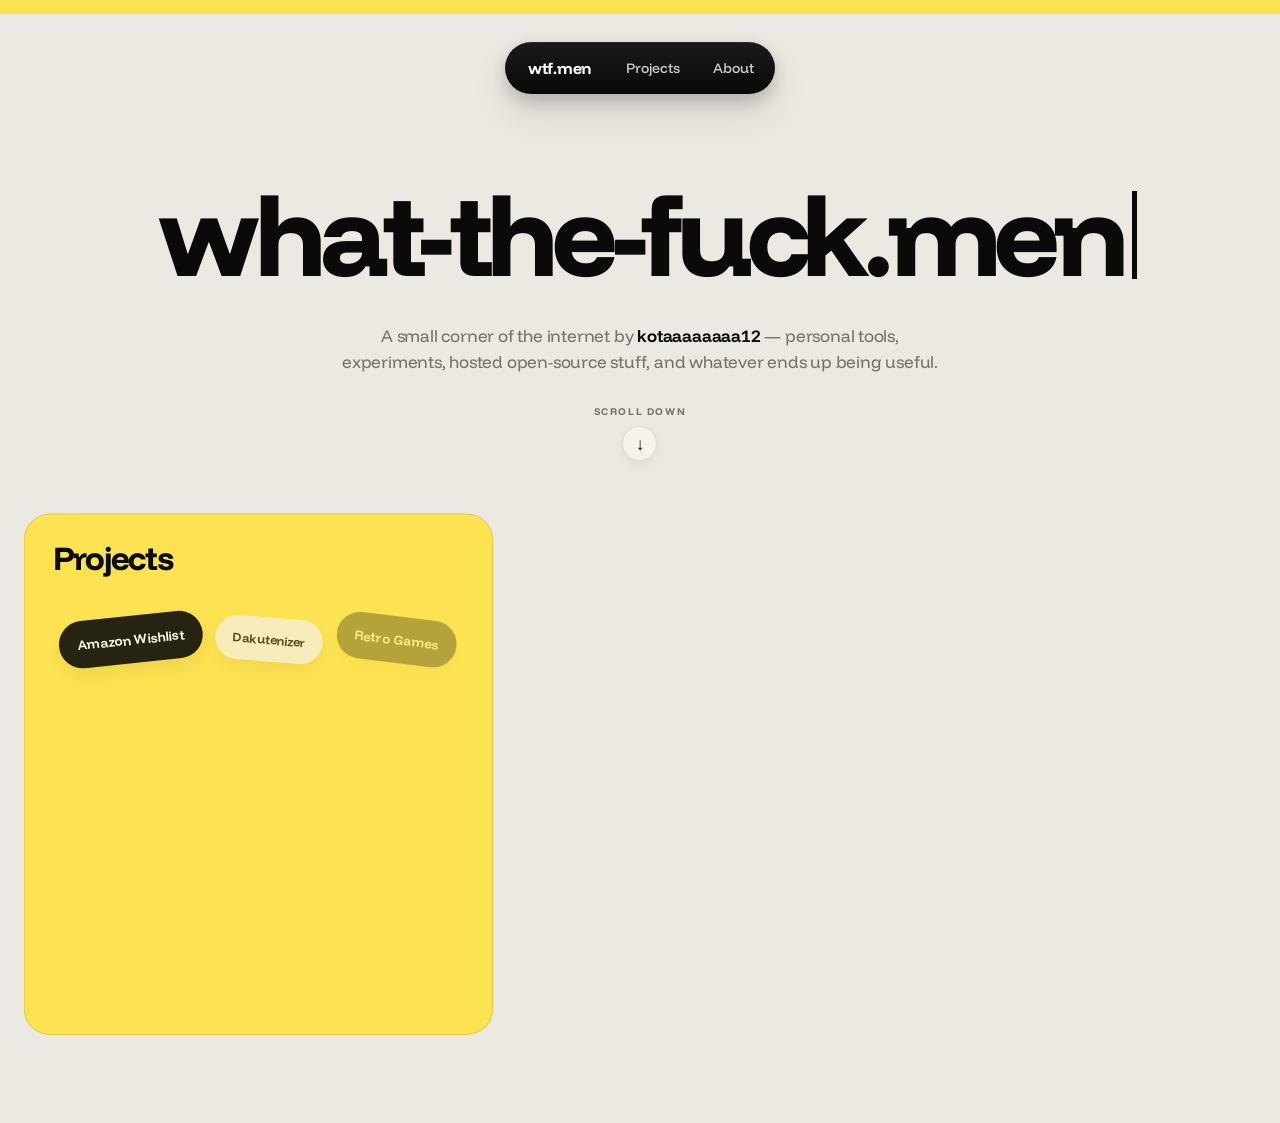
==== index.html @ dd3ba644 "Add files via upload" ====
<!doctype html>
<html lang="en">
<head>
  <meta charset="utf-8">
  <meta name="viewport" content="width=device-width, initial-scale=1">
  <meta name="theme-color" content="#ebe9e1">
  <meta name="color-scheme" content="light">
  <title>wtf.men</title>
  <link rel="icon" type="image/svg+xml" href="/favicon.svg?v=3">
  <link rel="icon" type="image/x-icon" href="/favicon.ico?v=3">
  <link rel="shortcut icon" href="/favicon.ico?v=3">
  <link rel="apple-touch-icon" sizes="180x180" href="/apple-touch-icon.png?v=3">
  <link rel="preconnect" href="https://fonts.googleapis.com">
  <link rel="preconnect" href="https://fonts.gstatic.com" crossorigin>
  <link href="https://fonts.googleapis.com/css2?family=Funnel+Display:wght@400;500;600;700;800&display=swap" rel="stylesheet">
  <link rel="stylesheet" href="./assets/css/style.css?v=33">
</head>
<body>
  <div class="top-bar" aria-hidden="true"></div>

  <div class="page">
    <nav aria-label="Primary navigation">
      <div class="nav-pill">
        <a class="logo" href="#top" id="home-link">wtf.men</a>
        <a class="nav-link" href="#projects">Projects</a>
        <button class="nav-link" type="button" data-about-open>About</button>
      </div>
    </nav>

    <main id="top">
      <section class="hero">
        <h1 class="headline">
          <span class="typed-text" id="hero-title">what-the-fuck.men</span>
        </h1>
        <p class="subtitle">
          A small corner of the internet by <strong>kotaaaaaaaa12</strong> — personal tools,
          experiments, hosted open-source stuff, and whatever ends up being useful.
        </p>
        <button class="scroll-cue" type="button" data-scroll-projects aria-label="Scroll down to projects">
          <span class="scroll-cue-label">SCROLL DOWN</span>
          <span class="scroll-cue-icon" aria-hidden="true">↓</span>
        </button>
      </section>

      <section class="cards-grid" id="projects" aria-label="Site overview">
        <article class="card projects-card">
          <h2 class="card-title">Projects</h2>
          <div class="tags" aria-label="Projects">
            <button class="tag black wishlist" type="button" data-project="wishlist">Amazon Wishlist</button>
            <button class="tag white dakuten" type="button" data-project="dakuten">Dakutenizer</button>
            <button class="tag black emulatorjs" type="button" data-project="emulatorjs">Retro Games</button>
            <button class="tag white aamaker" type="button" data-project="aamaker">AA Maker</button>
            <button class="tag black chaos-texture" type="button" data-project="chaos-texture">2muu Chaos Texture</button>
            <button class="tag white chaos-maker" type="button" data-project="chaos-maker">MC Chaos Maker</button>
            <button class="tag black booth-downloader" type="button" data-project="booth-downloader">BOOTH Downloader</button>
            <button class="tag white pinless" type="button" data-project="pinless">Pinless</button>
            <button class="tag black browserjs" type="button" data-project="browserjs">Browser.js</button>
            <button class="tag white bugshot" type="button" data-project="bugshot">BugShot Roulette</button>
            <button class="tag black techmino" type="button" data-project="techmino">Techmino</button>
            <button class="tag white ytdownloader" type="button" data-project="ytdownloader">YouTube Downloader</button>
            <button class="tag black whitebophir" type="button" data-project="whitebophir">Whitebophir</button>
            <button class="tag black redlib" type="button" data-project="redlib">Redlib</button>
          </div>
        </article>

        <section class="stats-card" aria-label="Site stats">
          <div class="stat-half stat-dark">
            <div class="stat-number">14</div>
            <p class="stat-desc">live projects currently living under this domain.</p>
          </div>
          <div class="stat-half stat-light">
            <div class="stat-number">100%</div>
            <p class="stat-desc">personal domain. My stuff, plus a few hosted open-source projects.</p>
          </div>
        </section>

        <article class="card owner-card" id="about">
          <div class="quote-mark" aria-hidden="true">“</div>
          <div class="owner-copy">
            <p>No company. No serious plan.</p>
          <p class="ai-credit">I make the ideas. <span>AI makes them compile.</span></p>
            <p>Just useful stuff and questionable ideas.</p>
          </div>
          <div class="owner-row social-row">
            <div class="owner-id">
              <span class="owner-avatar" aria-hidden="true">
                <img src="./assets/images/social-avatar.jpeg" alt="" loading="eager" decoding="async">
              </span>
              <div>
                <strong>Find me online</strong>
                <small>socials &amp; questionable posts</small>
              </div>
            </div>

            <button class="socials-open" type="button" data-socials-open>
              <span>Socials</span>
              <span aria-hidden="true">↗</span>
            </button>
          </div>
        </article>
      </section>
    </main>

    <footer class="footer">
      <span>what-the-fuck.men</span>
      <span>made for fun</span>
    </footer>
  </div>


  <dialog class="project-dialog" id="project-dialog" aria-labelledby="project-title">
    <div class="project-panel">
      <div class="project-top">
        <span class="project-kicker">PROJECT</span>
        <button class="project-close" type="button" data-project-close aria-label="Close project dialog">×</button>
      </div>

      <h2 id="project-title">Project</h2>

      <div class="project-facts" aria-label="Project details">
        <div>
          <span>built with</span>
          <strong id="project-built">—</strong>
        </div>
        <div>
          <span>framework</span>
          <strong id="project-framework">—</strong>
        </div>
        <div>
          <span>hosted on</span>
          <strong id="project-hosted">—</strong>
        </div>
      </div>

      <div class="project-actions">
        <a id="project-repo" href="#" target="_blank" rel="noopener noreferrer">Repo ↗</a>
        <a id="project-page" href="#" target="_blank" rel="noopener noreferrer">Open project ↗</a>
      </div>
    </div>
  </dialog>

  <dialog class="about-dialog" id="about-dialog" aria-labelledby="about-title">
    <div class="about-panel">
      <div class="about-top">
        <span class="about-kicker">ABOUT</span>
        <button class="about-close" type="button" data-about-close aria-label="Close about dialog">×</button>
      </div>

      <h2 id="about-title">what-the-fuck.men</h2>
      <p class="about-lead">A tiny personal corner of the internet for useful tools, experiments, and ideas that made it far enough to ship.</p>

      <div class="about-facts" aria-label="Site details">
        <div><span>built with</span><strong>HTML / CSS / JS</strong></div>
        <div><span>framework</span><strong>none</strong></div>
        <div><span>hosted on</span><strong>Cloudflare Pages</strong></div>
      </div>
    </div>
  </dialog>

  <dialog class="socials-dialog" id="socials-dialog" aria-labelledby="socials-title">
    <div class="socials-panel">
      <div class="socials-top">
        <div>
          <span class="socials-kicker">SOCIALS</span>
          <h2 id="socials-title">Find me online</h2>
        </div>
        <button class="socials-close" type="button" data-socials-close aria-label="Close socials dialog">×</button>
      </div>

      <div class="socials-list">
        <a class="social-card" href="https://x.com/kotaaaaaaaaaa12" target="_blank" rel="noopener noreferrer">
          <span class="social-card-icon"><img src="./assets/icons/x-mark.svg" alt="" aria-hidden="true"></span>
          <span class="social-card-copy">
            <strong>X</strong>
            <small>@kotaaaaaaaaaa12</small>
          </span>
          <span class="social-card-action" aria-hidden="true">↗</span>
        </a>

        <a class="social-card" href="https://github.com/kotaaaaaaaa12" target="_blank" rel="noopener noreferrer">
          <span class="social-card-icon"><img src="./assets/icons/github-mark.svg" alt="" aria-hidden="true"></span>
          <span class="social-card-copy">
            <strong>GitHub</strong>
            <small>@kotaaaaaaaa12</small>
          </span>
          <span class="social-card-action" aria-hidden="true">↗</span>
        </a>

        <div class="social-card social-card-copyable">
          <span class="social-card-icon" aria-hidden="true"><img src="./assets/icons/discord-mark.svg" alt=""></span>
          <span class="social-card-copy">
            <strong>Discord</strong>
            <small>@kotaaaaaaaa12</small>
          </span>
          <button class="social-copy" type="button" data-copy-value="kotaaaaaaaa12">Copy ID</button>
        </div>

        <a class="social-card" href="https://steamcommunity.com/id/kotaaaaaaaa12/" target="_blank" rel="noopener noreferrer">
          <span class="social-card-icon" aria-hidden="true"><img src="./assets/icons/steam-mark.svg" alt=""></span>
          <span class="social-card-copy">
            <strong>Steam</strong>
            <small>kotaaaaaaaa12</small>
          </span>
          <span class="social-card-action" aria-hidden="true">↗</span>
        </a>

        <div class="social-card social-card-copyable">
          <span class="social-card-icon" aria-hidden="true"><img src="./assets/icons/xbox-mark.svg" alt=""></span>
          <span class="social-card-copy">
            <strong>Xbox</strong>
            <small>kotaaaaaaaa12</small>
          </span>
          <button class="social-copy" type="button" data-copy-value="kotaaaaaaaa12">Copy ID</button>
        </div>
      </div>
    </div>
  </dialog>

  <script src="https://cdnjs.cloudflare.com/ajax/libs/gsap/3.12.5/gsap.min.js"></script>
  <script src="./assets/js/app.js?v=24"></script>
</body>
</html>
---- assets/css/style.css ----
:root {
  --bg: #ebe9e1;
  --ink: #0a0a0a;
  --muted: #73716a;
  --cream: #f6f3eb;
  --cream-2: #f1ede2;
  --line: #ded9cb;
  --yellow: #fde351;
  --yellow-dark: #d5ad1e;
  --black: #0a0a0a;
  --white: #fff;
  --radius: 27px;
}

* { box-sizing: border-box; }

html { scroll-behavior: smooth; }

body {
  margin: 0;
  min-height: 100vh;
  background: var(--bg);
  color: var(--ink);
  font-family: "Funnel Display", ui-sans-serif, -apple-system, BlinkMacSystemFont, "Segoe UI", sans-serif;
  -webkit-font-smoothing: antialiased;
  overflow-x: hidden;
}

button,
a { font: inherit; -webkit-tap-highlight-color: transparent; }

.top-bar {
  width: 100%;
  height: 14px;
  background: var(--yellow);
}

.page {
  width: min(1320px, calc(100% - 48px));
  margin: 0 auto;
  padding: 28px 0 42px;
}

nav {
  display: flex;
  justify-content: center;
  position: sticky;
  top: 18px;
  z-index: 20;
  margin-bottom: 56px;
  pointer-events: none;
}

.nav-pill {
  pointer-events: auto;
  display: inline-flex;
  align-items: center;
  gap: 3px;
  padding: 6px;
  border-radius: 999px;
  background: linear-gradient(#1a1a1a, #090909);
  color: #fff;
  box-shadow:
    inset 0 1px rgba(255,255,255,.08),
    0 7px 18px rgba(0,0,0,.18),
    0 18px 36px rgba(0,0,0,.10);
}

.logo,
.nav-link,
.nav-cta {
  display: inline-flex;
  align-items: center;
  justify-content: center;
  min-height: 40px;
  border: 0;
  border-radius: 999px;
  text-decoration: none;
  white-space: nowrap;
}

.logo {
  padding: 0 17px;
  color: #fff;
  font-weight: 700;
  font-size: 16px;
  letter-spacing: -.02em;
}

.nav-link {
  padding: 0 15px;
  color: #c9c9c9;
  background: transparent;
  font-size: 14px;
  font-weight: 500;
  transition: background .18s ease, color .18s ease;
}

.nav-link:hover,
.nav-link:focus-visible {
  color: #fff;
  background: rgba(255,255,255,.08);
}

.nav-cta {
  margin-left: 5px;
  padding: 0 19px;
  color: #111;
  background: var(--yellow);
  border: 1px solid var(--yellow-dark);
  font-size: 14px;
  font-weight: 650;
  box-shadow: inset 0 1px rgba(255,255,255,.65), 0 2px 4px rgba(120,90,0,.18);
  transition: transform .16s ease;
}

.nav-cta:hover { transform: translateY(-1px); }

.nav-cta-short { display: none; }

.hero {
  padding: 28px 12px 54px;
  text-align: center;
}

.headline {
  max-width: 1120px;
  margin: 0 auto 34px;
  font-size: clamp(64px, 9vw, 116px);
  font-weight: 800;
  line-height: .96;
  letter-spacing: -.055em;
  text-wrap: balance;
}

.typed-text { display: inline; }
.type-char { opacity: 0; transition: opacity .14s ease-out; }
.type-char.visible { opacity: 1; }

.typing-caret {
  display: inline-block;
  width: 0;
  height: .77em;
  margin-left: .08em;
  margin-right: -.125em;
  border-right: .045em solid currentColor;
  vertical-align: -.03em;
  animation: caret .72s steps(1, end) infinite;
}

@keyframes caret {
  0%, 48% { opacity: 1; }
  49%, 100% { opacity: 0; }
}

.subtitle {
  max-width: 620px;
  margin: 0 auto;
  color: var(--muted);
  font-size: 17px;
  line-height: 1.55;
  letter-spacing: -.012em;
}

.subtitle strong { color: var(--ink); font-weight: 650; }

.scroll-cue {
  display: inline-flex;
  flex-direction: column;
  align-items: center;
  gap: 8px;
  margin-top: 30px;
  color: var(--ink);
  text-decoration: none;
}

.scroll-cue-label {
  color: var(--muted);
  font-size: 10px;
  font-weight: 750;
  letter-spacing: .16em;
}

.scroll-cue-icon {
  width: 35px;
  height: 35px;
  display: grid;
  place-items: center;
  border: 1px solid var(--line);
  border-radius: 50%;
  background: var(--cream);
  color: var(--ink);
  font-size: 17px;
  box-shadow: 0 4px 12px rgba(0,0,0,.05);
  animation: scroll-cue-float 1.55s ease-in-out infinite;
}

.scroll-cue:hover .scroll-cue-icon,
.scroll-cue:active .scroll-cue-icon,
.scroll-cue:focus-visible .scroll-cue-icon {
  background: var(--cream);
  border-color: var(--line);
}

@keyframes scroll-cue-float {
  0%, 100% { transform: translateY(0); }
  50% { transform: translateY(5px); }
}

.cards-grid {
  display: grid;
  grid-template-columns: 1.14fr .88fr .9fr;
  gap: 15px;
  align-items: stretch;
}

.card {
  position: relative;
  overflow: hidden;
  min-height: 390px;
  border: 1px solid var(--line);
  border-radius: var(--radius);
}

.projects-card {
  padding: 27px 28px;
  background: var(--yellow);
  border-color: rgba(105,80,0,.18);
}

.card-title {
  margin: 0;
  font-size: 33px;
  line-height: 1;
  font-weight: 750;
  letter-spacing: -.04em;
}

.tags {
  display: grid;
  grid-template-columns: repeat(2, minmax(0, 1fr));
  gap: 20px 16px;
  align-content: center;
  min-height: 320px;
  margin-top: 18px;
  padding: 10px 4px 4px;
}

.tag {
  --tag-rotation: 0deg;
  position: relative;
  display: inline-flex;
  align-items: center;
  justify-content: center;
  min-height: 46px;
  padding: 0 18px;
  border-radius: 999px;
  font-size: 14px;
  font-weight: 650;
  width: max-content;
  max-width: 100%;
  white-space: nowrap;
  box-shadow: 0 8px 18px rgba(0,0,0,.08);
  transform: rotate(var(--tag-rotation));
  transition: box-shadow .2s ease, filter .2s ease;
}

@media (hover: hover) and (pointer: fine) {
  .tag:hover {
    box-shadow: 0 12px 24px rgba(0,0,0,.13);
    filter: brightness(.98);
  }
}
.tag.black { background: var(--black); color: #fff; }
.tag.white { background: var(--cream); color: var(--ink); border: 1px solid rgba(0,0,0,.08); }

.tag.wishlist { --tag-rotation: -2.5deg; justify-self: start; }
.tag.dakuten { --tag-rotation: 2deg; justify-self: end; }
.tag.emulatorjs { --tag-rotation: 2.5deg; justify-self: start; }
.tag.aamaker { --tag-rotation: -2deg; justify-self: end; }
.tag.chaos-texture { --tag-rotation: 1.5deg; justify-self: start; }
.tag.chaos-maker { --tag-rotation: -2.5deg; justify-self: end; }
.tag.booth-downloader {
  --tag-rotation: 2deg;
  justify-self: center;
  grid-column: 1 / -1;
}

.tag.pinless { --tag-rotation: -1.5deg; justify-self: end; }

.stats-card {
  display: grid;
  grid-template-rows: 1fr 1fr;
  min-height: 390px;
  border-radius: var(--radius);
  overflow: hidden;
  border: 1px solid var(--line);
}

.stat-half {
  padding: 26px;
  display: flex;
  flex-direction: column;
  justify-content: space-between;
}

.stat-dark { background: var(--black); color: #fff; }
.stat-light { background: var(--cream); color: var(--ink); }

.stat-number {
  font-size: clamp(47px, 5.3vw, 72px);
  line-height: .9;
  font-weight: 800;
  letter-spacing: -.06em;
}

.stat-desc {
  max-width: 250px;
  margin: 18px 0 0;
  font-size: 13px;
  line-height: 1.38;
}

.stat-dark .stat-desc { color: #aaa; }
.stat-light .stat-desc { color: var(--muted); }

.owner-card {
  min-height: 390px;
  padding: 27px 28px;
  background: var(--cream);
  display: flex;
  flex-direction: column;
  justify-content: space-between;
}

.quote-mark {
  font-size: 72px;
  line-height: .7;
  font-weight: 700;
  letter-spacing: -.08em;
}

.owner-copy {
  margin-top: auto;
  padding-top: 40px;
}

.owner-copy p {
  margin: 0;
  font-size: clamp(23px, 2.7vw, 36px);
  line-height: 1.04;
  letter-spacing: -.04em;
  font-weight: 650;
}

.owner-copy p + p { margin-top: 7px; color: var(--muted); }


.owner-copy .ai-credit {
  max-width: 280px;
  margin-top: 22px;
  padding-top: 14px;
  border-top: 1px solid var(--line);
  color: var(--muted);
  font-size: 12px;
  line-height: 1.45;
  letter-spacing: -.01em;
  font-weight: 550;
}

.owner-copy .ai-credit span {
  color: var(--ink);
  font-weight: 700;
}

.owner-row {
  display: flex;
  align-items: center;
  justify-content: space-between;
  gap: 18px;
  margin-top: 26px;
  padding-top: 17px;
  border-top: 1px solid var(--line);
}

.owner-id {
  display: flex;
  align-items: center;
  gap: 10px;
  min-width: 0;
}

.owner-avatar {
  width: 48px;
  height: 48px;
  flex: none;
  display: grid;
  place-items: center;
}

.owner-avatar img {
  width: 46px;
  height: 46px;
  display: block;
  border-radius: 50%;
  object-fit: cover;
  transform-origin: 50% 50%;
  transform: rotate(0deg);
  animation: none;
  box-shadow: 0 0 0 2px var(--cream), 0 0 0 3px var(--line);
}

.owner-id strong {
  display: block;
  overflow: hidden;
  text-overflow: ellipsis;
  white-space: nowrap;
  font-size: 14px;
}

.owner-id small {
  display: block;
  margin-top: 2px;
  color: var(--muted);
  font-size: 11px;
}

.socials-open {
  min-height: 40px;
  display: inline-flex;
  align-items: center;
  gap: 9px;
  padding: 0 15px;
  border: 1px solid var(--line);
  border-radius: 999px;
  background: var(--cream-2);
  color: var(--ink);
  cursor: pointer;
  font-size: 12px;
  font-weight: 700;
  transition: transform .16s ease, background .16s ease, border-color .16s ease;
}


.socials-dialog {
  width: min(560px, calc(100% - 28px));
  max-width: 560px;
  padding: 0;
  border: 1px solid rgba(0,0,0,.14);
  border-radius: 28px;
  background: var(--cream);
  color: var(--ink);
  box-shadow: 0 28px 90px rgba(0,0,0,.28);
  opacity: 0;
  transform: translateY(14px) scale(.97);
  transition:
    opacity .22s ease,
    transform .32s cubic-bezier(.16, 1, .3, 1);
}

.socials-dialog[open].is-visible {
  opacity: 1;
  transform: translateY(0) scale(1);
}

.socials-dialog::backdrop {
  background: rgba(10,10,10,.38);
  backdrop-filter: blur(7px);
  -webkit-backdrop-filter: blur(7px);
  opacity: 0;
  transition: opacity .24s ease;
}

.socials-dialog.is-visible::backdrop {
  opacity: 1;
}

.socials-panel {
  padding: 24px;
}

.socials-top {
  display: flex;
  align-items: flex-start;
  justify-content: space-between;
  gap: 18px;
}

.socials-kicker {
  display: block;
  color: var(--muted);
  font-size: 10px;
  font-weight: 750;
  letter-spacing: .14em;
}

.socials-top h2 {
  margin: 8px 0 0;
  font-size: clamp(34px, 8vw, 54px);
  line-height: .95;
  letter-spacing: -.05em;
}

.socials-close {
  width: 38px;
  height: 38px;
  flex: none;
  display: grid;
  place-items: center;
  border: 1px solid var(--line);
  border-radius: 50%;
  background: var(--cream-2);
  color: var(--ink);
  cursor: pointer;
  font-size: 22px;
  line-height: 1;
}

.socials-list {
  display: grid;
  gap: 9px;
  margin-top: 24px;
}

.social-card {
  min-height: 66px;
  display: grid;
  grid-template-columns: 42px minmax(0, 1fr) auto;
  align-items: center;
  gap: 12px;
  padding: 10px 12px;
  border: 1px solid var(--line);
  border-radius: 18px;
  background: var(--cream-2);
  color: var(--ink);
  text-decoration: none;
  transition: transform .16s ease, border-color .16s ease, background .16s ease;
}


.social-card-icon {
  width: 42px;
  height: 42px;
  display: grid;
  place-items: center;
  border-radius: 12px;
  background: var(--cream);
  border: 1px solid var(--line);
}

.social-card-icon img {
  width: 20px;
  height: 20px;
  display: block;
}

.social-card-letter {
  font-size: 16px;
  font-weight: 800;
}

.social-card-copy {
  min-width: 0;
}

.social-card-copy strong,
.social-card-copy small {
  display: block;
}

.social-card-copy strong {
  font-size: 14px;
}

.social-card-copy small {
  margin-top: 3px;
  color: var(--muted);
  font-size: 11px;
  overflow: hidden;
  text-overflow: ellipsis;
  white-space: nowrap;
}

.social-card-action {
  font-size: 18px;
}

.social-copy {
  min-height: 34px;
  padding: 0 12px;
  border: 1px solid var(--line);
  border-radius: 999px;
  background: var(--cream);
  color: var(--ink);
  cursor: pointer;
  font-size: 11px;
  font-weight: 700;
}


.social-copy.is-copied {
  background: var(--yellow);
  border-color: var(--yellow-dark);
}

.about-dialog {
  width: min(560px, calc(100% - 28px));
  max-width: 560px;
  padding: 0;
  border: 1px solid rgba(0,0,0,.14);
  border-radius: 28px;
  background: var(--cream);
  color: var(--ink);
  box-shadow: 0 28px 90px rgba(0,0,0,.28);
  opacity: 0;
  transform: translateY(14px) scale(.97);
  transition:
    opacity .22s ease,
    transform .32s cubic-bezier(.16, 1, .3, 1);
}

.about-dialog[open].is-visible {
  opacity: 1;
  transform: translateY(0) scale(1);
}

.about-dialog::backdrop {
  background: rgba(10,10,10,.38);
  backdrop-filter: blur(7px);
  -webkit-backdrop-filter: blur(7px);
  opacity: 0;
  transition: opacity .24s ease;
}

.about-dialog.is-visible::backdrop { opacity: 1; }

.about-panel { padding: 24px; }

.about-top {
  display: flex;
  align-items: center;
  justify-content: space-between;
  gap: 16px;
}

.about-kicker {
  color: var(--muted);
  font-size: 11px;
  font-weight: 750;
  letter-spacing: .14em;
}

.about-close {
  width: 38px;
  height: 38px;
  display: grid;
  place-items: center;
  border: 1px solid var(--line);
  border-radius: 50%;
  background: var(--cream-2);
  color: var(--ink);
  cursor: pointer;
  font-size: 22px;
  line-height: 1;
  transition: transform .16s ease, background .16s ease;
}

.about-close:hover {
  transform: rotate(5deg);
  background: var(--yellow);
}

.about-dialog h2 {
  margin: 32px 0 0;
  font-size: clamp(38px, 8vw, 62px);
  line-height: .94;
  letter-spacing: -.055em;
}

.about-lead {
  max-width: 470px;
  margin: 20px 0 0;
  color: var(--muted);
  font-size: 15px;
  line-height: 1.55;
}

.about-facts {
  display: grid;
  grid-template-columns: repeat(3, minmax(0, 1fr));
  gap: 8px;
  margin-top: 28px;
}

.about-facts > div {
  min-width: 0;
  padding: 14px;
  border: 1px solid var(--line);
  border-radius: 16px;
  background: var(--cream-2);
}

.about-facts span,
.about-facts strong { display: block; }

.about-facts span {
  color: var(--muted);
  font-size: 10px;
  text-transform: uppercase;
  letter-spacing: .08em;
}

.about-facts strong {
  margin-top: 7px;
  overflow-wrap: anywhere;
  font-size: 13px;
  line-height: 1.25;
}

.about-actions {
  display: grid;
  grid-template-columns: 1fr 1fr;
  gap: 9px;
  margin-top: 22px;
}

.about-actions a,
.about-actions button {
  min-height: 45px;
  display: inline-flex;
  align-items: center;
  justify-content: center;
  border-radius: 999px;
  font: inherit;
  font-size: 13px;
  font-weight: 650;
  text-decoration: none;
  cursor: pointer;
}

.about-actions a {
  border: 1px solid var(--yellow-dark);
  background: var(--yellow);
  color: var(--ink);
}

.about-actions button {
  border: 1px solid var(--line);
  background: transparent;
  color: var(--ink);
}

.footer {
  display: flex;
  justify-content: space-between;
  gap: 18px;
  padding: 30px 3px 0;
  color: var(--muted);
  font-size: 12px;
}

a:focus-visible,
button:focus-visible {
  outline: 3px solid #111;
  outline-offset: 3px;
}

@media (max-width: 980px) {
  .cards-grid { grid-template-columns: 1fr 1fr; }
  .projects-card { grid-column: 1 / -1; min-height: 390px; }
  .tags {
    min-height: 300px;
    gap: 18px 14px;
  }
}

@media (max-width: 680px) {
  .top-bar { height: 10px; }
  .page { width: min(100% - 20px, 1320px); padding-top: 18px; }
  nav { top: 10px; margin-bottom: 42px; }
  .nav-pill {
    width: auto;
    max-width: 100%;
    justify-content: center;
    gap: 2px;
    padding: 5px;
  }
  .logo,
  .nav-link,
  .nav-cta {
    min-height: 36px;
  }
  .logo {
    padding-inline: 10px;
    font-size: 13px;
  }
  .nav-link {
    display: inline-flex;
    padding-inline: 9px;
    font-size: 12px;
  }
  .nav-cta {
    margin-left: 1px;
    padding-inline: 12px;
    font-size: 12px;
  }
  .nav-cta-full { display: none; }
  .nav-cta-short { display: inline; }
  .hero { padding: 22px 6px 44px; }
  .headline { font-size: clamp(56px, 17vw, 86px); margin-bottom: 25px; }
  .subtitle { font-size: 15px; }
  .cards-grid { grid-template-columns: 1fr; }
  .projects-card { grid-column: auto; min-height: 405px; }
  .stats-card,
  .owner-card { grid-column: auto; min-height: 390px; }

  .tags {
    grid-template-columns: minmax(0, 1fr) minmax(0, 1fr);
    min-height: 315px;
    column-gap: 8px;
    row-gap: 24px;
    align-content: center;
    padding: 8px 0 4px;
  }

  .tag {
    min-height: 42px;
    max-width: 100%;
    padding-inline: 12px;
    font-size: 11px;
    grid-column: auto !important;
  }

  .tag.black {
    justify-self: start !important;
  }

  .tag.white {
    justify-self: end !important;
  }

  .tag.booth-downloader {
    justify-self: start !important;
  }
  .footer { flex-direction: row; align-items: center; }
  .about-panel { padding: 20px; }
  .about-dialog h2 { margin-top: 26px; }
  .about-facts { grid-template-columns: 1fr; }
}

@media (max-width: 390px) {
  .tags {
    column-gap: 5px;
    row-gap: 22px;
  }

  .tag {
    padding-inline: 10px;
    font-size: 10.5px;
  }


  .logo { padding-inline: 8px; font-size: 12px; }
  .nav-link { padding-inline: 7px; font-size: 11px; }
  .nav-cta { padding-inline: 10px; font-size: 11px; }
}

/* Intro motion at the top, then viewport-triggered reveals for lower sections. */

@media (hover: hover) and (pointer: fine) {
  .socials-open:hover {
    transform: translateY(-2px);
    background: var(--yellow);
    border-color: var(--yellow-dark);
  }

  a.social-card:hover {
    transform: translateY(-2px);
    border-color: var(--yellow-dark);
    background: var(--yellow);
  }

  .social-copy:hover {
    background: var(--yellow);
    border-color: var(--yellow-dark);
  }

}

@media (prefers-reduced-motion: no-preference) {
  .top-bar {
    transform-origin: left center;
    animation: top-bar-in .78s cubic-bezier(.65, 0, .35, 1) both;
  }

  nav {
    animation: nav-in .72s .22s cubic-bezier(.2, 1.35, .35, 1) both;
  }

  .subtitle {
    animation: rise-in .58s .90s cubic-bezier(.16, 1, .3, 1) both;
  }

  .hero-cta {
    animation:
      cta-in .72s 1.03s cubic-bezier(.2, 1.45, .35, 1) both,
      cta-breathe 1.7s 2.2s ease-in-out infinite alternate;
  }

}


@keyframes top-bar-in {
  from { opacity: 0; transform: scaleX(0); }
  to { opacity: 1; transform: scaleX(1); }
}

@keyframes nav-in {
  from { opacity: 0; transform: translateY(-20px) scale(.95); }
  to { opacity: 1; transform: translateY(0) scale(1); }
}

@keyframes rise-in {
  from { opacity: 0; transform: translateY(14px); }
  to { opacity: 1; transform: translateY(0); }
}

@keyframes cta-in {
  from { opacity: 0; transform: translateY(24px) scale(.86); }
  to { opacity: 1; transform: translateY(0) scale(1); }
}

@keyframes cta-breathe {
  from { scale: 1; }
  to { scale: 1.025; }
}

@media (prefers-reduced-motion: reduce) {
  html { scroll-behavior: auto; }
  .type-char { opacity: 1 !important; transition: none; }
  .typing-caret { display: none; }
  .tag,
  .nav-cta,
  .hero-cta,
  .owner-link,
  .about-dialog,
  .about-dialog::backdrop,
  .socials-dialog,
  .socials-dialog::backdrop { transition: none; }
  .owner-avatar img,
  .scroll-cue-icon { animation: none !important; }
}


.socials-open,
.social-card,
.social-copy,
.socials-close {
  touch-action: manipulation;
  -webkit-tap-highlight-color: transparent;
}

@media (hover: none), (pointer: coarse) {
  .socials-open:active,
  a.social-card:active,
  .social-copy:active,
  .socials-close:active {
    transform: scale(.98);
  }
}


/* v30: scroll cue stays visually neutral when tapped */
.scroll-cue,
.scroll-cue-icon {
  -webkit-tap-highlight-color: transparent;
}

@media (hover: none), (pointer: coarse) {
  .scroll-cue:hover .scroll-cue-icon,
  .scroll-cue:active .scroll-cue-icon,
  .scroll-cue:focus .scroll-cue-icon {
    background: var(--cream);
    border-color: var(--line);
  }
}


/* v31: neutralize Safari's blue dialog focus ring */
.about-dialog,
.socials-dialog,
.about-dialog:focus,
.socials-dialog:focus,
.about-dialog:focus-visible,
.socials-dialog:focus-visible {
  outline: none !important;
  -webkit-focus-ring-color: transparent;
}

/* Keep keyboard focus visible with the site's own neutral style. */
.about-close:focus-visible,
.socials-close:focus-visible,
.social-card:focus-visible,
.social-copy:focus-visible {
  outline: 2px solid var(--ink);
  outline-offset: 3px;
}


/* v31: BOOTH Downloader follows the normal desktop/tablet project grid */
@media (min-width: 681px) {
  .tag.booth-downloader {
    grid-column: auto;
    justify-self: start;
  }
}


/* Hosted OSS: Browser.js */
.tag.browserjs {
  --tag-rotation: 1.5deg;
  justify-self: start;
}


/* Hosted OSS projects */
.tag.techmino {
  --tag-rotation: 1.75deg;
  justify-self: start;
}


/* v35: SCROLL DOWN scrolls without changing the URL hash */
button.scroll-cue {
  padding: 0;
  border: 0;
  background: transparent;
  font: inherit;
  cursor: pointer;
  -webkit-appearance: none;
  appearance: none;
}


/* Hosted OSS: BugShot Roulette */
.tag.bugshot {
  --tag-rotation: -1.75deg;
  justify-self: end;
}


/* YouTube Downloader */
.tag.ytdownloader {
  --tag-rotation: -1.5deg;
  justify-self: end;
}


/* Whitebophir */
.tag.whitebophir {
  --tag-rotation: 1.5deg;
  justify-self: start;
}


/* v42: loose sticker-wall project layout */
.projects-card {
  min-height: 0;
}

.tags {
  display: flex;
  flex-wrap: wrap;
  align-items: center;
  align-content: flex-start;
  justify-content: flex-start;
  gap: 15px 13px;
  min-height: 0;
  margin-top: 24px;
  padding: 10px 4px 14px;
}

.tags .tag {
  --tag-x: 0px;
  --tag-y: 0px;
  flex: 0 0 auto;
  grid-column: auto !important;
  justify-self: auto !important;
  margin: 0;
  transform: translate(var(--tag-x), var(--tag-y)) rotate(var(--tag-rotation));
}

/* Deliberately uneven offsets — like labels stuck on by hand. */
.tags .tag:nth-child(1)  { --tag-x: 2px;   --tag-y: 1px; }
.tags .tag:nth-child(2)  { --tag-x: 14px;  --tag-y: -5px; }
.tags .tag:nth-child(3)  { --tag-x: -3px;  --tag-y: 7px; }
.tags .tag:nth-child(4)  { --tag-x: 8px;   --tag-y: 1px; }
.tags .tag:nth-child(5)  { --tag-x: 19px;  --tag-y: -4px; }
.tags .tag:nth-child(6)  { --tag-x: -6px;  --tag-y: 6px; }
.tags .tag:nth-child(7)  { --tag-x: 10px;  --tag-y: 3px; }
.tags .tag:nth-child(8)  { --tag-x: -4px;  --tag-y: -6px; }
.tags .tag:nth-child(9)  { --tag-x: 17px;  --tag-y: 5px; }
.tags .tag:nth-child(10) { --tag-x: 0px;   --tag-y: -3px; }
.tags .tag:nth-child(11) { --tag-x: 7px;   --tag-y: 6px; }
.tags .tag:nth-child(12) { --tag-x: -7px;  --tag-y: 0px; }
.tags .tag:nth-child(13) { --tag-x: 15px;  --tag-y: -5px; }
.tags .tag:nth-child(14) { --tag-x: -1px;  --tag-y: 5px; }
.tags .tag:nth-child(15) { --tag-x: 10px;  --tag-y: -2px; }


.tag.redlib {
  --tag-rotation: 2deg;
}

/* Keep the collage loose on phones without pushing labels out of the card. */
@media (max-width: 680px) {
  .projects-card {
    min-height: 0;
  }

  .tags {
    display: flex;
    min-height: 0;
    gap: 14px 9px;
    align-content: flex-start;
    padding: 8px 2px 10px;
  }

  .tags .tag {
    grid-column: auto !important;
    justify-self: auto !important;
  }

  .tags .tag:nth-child(3n + 1) { --tag-x: 1px;  }
  .tags .tag:nth-child(3n + 2) { --tag-x: 5px;  }
  .tags .tag:nth-child(3n)     { --tag-x: -2px; }

  .tags .tag:nth-child(odd)  { --tag-y: 2px; }
  .tags .tag:nth-child(even) { --tag-y: -2px; }
}

@media (max-width: 390px) {
  .tags {
    gap: 12px 7px;
  }

  .tags .tag {
    font-size: 10px;
    padding-inline: 10px;
  }
}


/* v43: project buttons + fridge-door sticker pile */
.tags {
  display: flex;
  flex-wrap: wrap;
  justify-content: space-around;
  align-items: center;
  align-content: flex-start;
  gap: 7px 1px;
  min-height: 0;
  margin-top: 24px;
  padding: 18px 8px 24px;
}

.tags .tag {
  --tag-x: 0px;
  --tag-y: 0px;
  --tag-scale: 1;
  flex: 0 0 auto;
  grid-column: auto !important;
  justify-self: auto !important;
  margin: var(--tag-mt, 0px) var(--tag-mr, 0px) var(--tag-mb, 0px) var(--tag-ml, 0px);
  border: 0;
  font: inherit;
  font-size: 13px;
  font-weight: 650;
  cursor: pointer;
  transform:
    translate(var(--tag-x), var(--tag-y))
    rotate(var(--tag-rotation))
    scale(var(--tag-scale));
  z-index: var(--tag-z, 1);
  -webkit-tap-highlight-color: transparent;
  touch-action: manipulation;
}

/* Deliberately messy: like magnets/stickers slapped onto a fridge. */
.tags .tag:nth-child(1)  { --tag-rotation: -6deg;   --tag-x: 7px;   --tag-y: 7px;   --tag-scale: 1.03; --tag-ml: -3px;  --tag-mr: -8px;  --tag-z: 2; }
.tags .tag:nth-child(2)  { --tag-rotation: 4.5deg;  --tag-x: -3px;  --tag-y: -8px;  --tag-scale: .96;  --tag-ml: -10px; --tag-mr: 2px; }
.tags .tag:nth-child(3)  { --tag-rotation: 7deg;    --tag-x: 11px;  --tag-y: 4px;   --tag-scale: 1.01; --tag-ml: -5px;  --tag-mr: -12px; --tag-z: 3; }
.tags .tag:nth-child(4)  { --tag-rotation: -3.5deg; --tag-x: -8px;  --tag-y: 11px;  --tag-scale: .94;  --tag-ml: -9px;  --tag-mr: 5px; }
.tags .tag:nth-child(5)  { --tag-rotation: 5.5deg;  --tag-x: 5px;   --tag-y: -5px;  --tag-scale: 1.05; --tag-ml: 2px;   --tag-mr: -13px; --tag-z: 4; }
.tags .tag:nth-child(6)  { --tag-rotation: -7deg;   --tag-x: -9px;  --tag-y: 8px;   --tag-scale: .98;  --tag-ml: -12px; --tag-mr: 0px; }
.tags .tag:nth-child(7)  { --tag-rotation: 2.5deg;  --tag-x: 13px;  --tag-y: 2px;   --tag-scale: 1.02; --tag-ml: -4px;  --tag-mr: -10px; --tag-z: 2; }
.tags .tag:nth-child(8)  { --tag-rotation: -5deg;   --tag-x: -5px;  --tag-y: -10px; --tag-scale: .95;  --tag-ml: -10px; --tag-mr: 4px; }
.tags .tag:nth-child(9)  { --tag-rotation: 6.5deg;  --tag-x: 8px;   --tag-y: 10px;  --tag-scale: 1.04; --tag-ml: -3px;  --tag-mr: -13px; --tag-z: 3; }
.tags .tag:nth-child(10) { --tag-rotation: -2deg;   --tag-x: -11px; --tag-y: 1px;   --tag-scale: .97;  --tag-ml: -8px;  --tag-mr: 5px; }
.tags .tag:nth-child(11) { --tag-rotation: 7.5deg;  --tag-x: 12px;  --tag-y: -7px;  --tag-scale: .94;  --tag-ml: -6px;  --tag-mr: -8px; }
.tags .tag:nth-child(12) { --tag-rotation: -5.5deg; --tag-x: -7px;  --tag-y: 12px;  --tag-scale: 1.05; --tag-ml: -11px; --tag-mr: -2px;  --tag-z: 4; }
.tags .tag:nth-child(13) { --tag-rotation: 3.5deg;  --tag-x: 10px;  --tag-y: -3px;  --tag-scale: .98;  --tag-ml: 0px;   --tag-mr: -14px; }
.tags .tag:nth-child(14) { --tag-rotation: -7.5deg; --tag-x: -4px;  --tag-y: 8px;   --tag-scale: 1.02; --tag-ml: -9px;  --tag-mr: 1px;   --tag-z: 2; }

@media (hover: hover) and (pointer: fine) {
  .tags .tag:hover {
    z-index: 20;
    transform:
      translate(var(--tag-x), calc(var(--tag-y) - 4px))
      rotate(calc(var(--tag-rotation) * .45))
      scale(calc(var(--tag-scale) * 1.035));
  }
}

@media (max-width: 680px) {
  .projects-card {
    min-height: 0;
  }

  .tags {
    display: flex;
    min-height: 0;
    gap: 9px 1px;
    padding: 14px 4px 20px;
    justify-content: space-evenly;
  }

  .tags .tag {
    grid-column: auto !important;
    justify-self: auto !important;
    font-size: 10.5px;
    padding-inline: 11px;
  }

  .tags .tag:nth-child(4n + 1) { --tag-x: 5px; }
  .tags .tag:nth-child(4n + 2) { --tag-x: -4px; }
  .tags .tag:nth-child(4n + 3) { --tag-x: 3px; }
  .tags .tag:nth-child(4n)     { --tag-x: -6px; }

  .tags .tag:nth-child(3n + 1) { --tag-y: 5px; }
  .tags .tag:nth-child(3n + 2) { --tag-y: -5px; }
  .tags .tag:nth-child(3n)     { --tag-y: 1px; }
}

/* Project detail modal */
.project-dialog {
  width: min(620px, calc(100% - 28px));
  max-width: 620px;
  padding: 0;
  border: 1px solid rgba(0,0,0,.14);
  border-radius: 28px;
  background: var(--cream);
  color: var(--ink);
  box-shadow: 0 28px 90px rgba(0,0,0,.28);
  opacity: 0;
  transform: translateY(14px) scale(.97);
  transition:
    opacity .22s ease,
    transform .32s cubic-bezier(.16, 1, .3, 1);
  outline: none !important;
  -webkit-focus-ring-color: transparent;
}

.project-dialog[open].is-visible {
  opacity: 1;
  transform: translateY(0) scale(1);
}

.project-dialog::backdrop {
  background: rgba(10,10,10,.38);
  backdrop-filter: blur(7px);
  -webkit-backdrop-filter: blur(7px);
  opacity: 0;
  transition: opacity .24s ease;
}

.project-dialog.is-visible::backdrop {
  opacity: 1;
}

.project-panel {
  padding: 24px;
}

.project-top {
  display: flex;
  align-items: center;
  justify-content: space-between;
  gap: 16px;
}

.project-kicker {
  color: var(--muted);
  font-size: 11px;
  font-weight: 750;
  letter-spacing: .14em;
}

.project-close {
  width: 38px;
  height: 38px;
  display: grid;
  place-items: center;
  border: 1px solid var(--line);
  border-radius: 50%;
  background: var(--cream-2);
  color: var(--ink);
  cursor: pointer;
  font-size: 22px;
  line-height: 1;
}

.project-dialog h2 {
  margin: 30px 0 0;
  font-size: clamp(40px, 8vw, 64px);
  line-height: .94;
  letter-spacing: -.055em;
}

.project-facts {
  display: grid;
  grid-template-columns: repeat(3, minmax(0, 1fr));
  gap: 8px;
  margin-top: 28px;
}

.project-facts > div {
  min-width: 0;
  padding: 14px;
  border: 1px solid var(--line);
  border-radius: 16px;
  background: var(--cream-2);
}

.project-facts span,
.project-facts strong {
  display: block;
}

.project-facts span {
  color: var(--muted);
  font-size: 10px;
  text-transform: uppercase;
  letter-spacing: .08em;
}

.project-facts strong {
  margin-top: 7px;
  overflow-wrap: anywhere;
  font-size: 13px;
  line-height: 1.28;
}

.project-actions {
  display: grid;
  grid-template-columns: 1fr 1fr;
  gap: 9px;
  margin-top: 22px;
}

.project-actions a {
  min-height: 46px;
  display: inline-flex;
  align-items: center;
  justify-content: center;
  border-radius: 999px;
  font-size: 13px;
  font-weight: 700;
  text-decoration: none;
}

#project-repo {
  border: 1px solid var(--line);
  background: var(--cream-2);
  color: var(--ink);
}

#project-page {
  border: 1px solid var(--yellow-dark);
  background: var(--yellow);
  color: var(--ink);
}

.project-close:focus-visible,
.project-actions a:focus-visible {
  outline: 2px solid var(--ink);
  outline-offset: 3px;
}

@media (hover: hover) and (pointer: fine) {
  .project-close:hover {
    transform: rotate(5deg);
    background: var(--yellow);
  }

  .project-actions a:hover {
    transform: translateY(-2px);
  }
}

@media (max-width: 680px) {
  .project-panel {
    padding: 20px;
  }

  .project-facts {
    grid-template-columns: 1fr;
  }

  .project-actions {
    grid-template-columns: 1fr;
  }
}

@media (prefers-reduced-motion: reduce) {
  .project-dialog,
  .project-dialog::backdrop,
  .project-actions a,
  .project-close {
    transition: none !important;
  }
}


/* v46: messy fridge-door layout without sticker overlap */
.tags {
  gap: 18px 12px;
}

.tags .tag {
  margin: 0 !important;
  --tag-x: 0px !important;
  --tag-y: 0px !important;
}

/* Keep only the hand-placed rotation + subtle scale differences. */
.tags .tag:nth-child(1)  { --tag-rotation: -6deg;   --tag-scale: 1.03; }
.tags .tag:nth-child(2)  { --tag-rotation: 4.5deg;  --tag-scale: .96; }
.tags .tag:nth-child(3)  { --tag-rotation: 7deg;    --tag-scale: 1.01; }
.tags .tag:nth-child(4)  { --tag-rotation: -3.5deg; --tag-scale: .94; }
.tags .tag:nth-child(5)  { --tag-rotation: 5.5deg;  --tag-scale: 1.05; }
.tags .tag:nth-child(6)  { --tag-rotation: -7deg;   --tag-scale: .98; }
.tags .tag:nth-child(7)  { --tag-rotation: 2.5deg;  --tag-scale: 1.02; }
.tags .tag:nth-child(8)  { --tag-rotation: -5deg;   --tag-scale: .95; }
.tags .tag:nth-child(9)  { --tag-rotation: 6.5deg;  --tag-scale: 1.04; }
.tags .tag:nth-child(10) { --tag-rotation: -2deg;   --tag-scale: .97; }
.tags .tag:nth-child(11) { --tag-rotation: 7.5deg;  --tag-scale: .94; }
.tags .tag:nth-child(12) { --tag-rotation: -5.5deg; --tag-scale: 1.05; }
.tags .tag:nth-child(13) { --tag-rotation: 3.5deg;  --tag-scale: .98; }
.tags .tag:nth-child(14) { --tag-rotation: -7.5deg; --tag-scale: 1.02; }

@media (hover: hover) and (pointer: fine) {
  .tags .tag:hover {
    z-index: 20;
    transform:
      translateY(-3px)
      rotate(calc(var(--tag-rotation) * .45))
      scale(calc(var(--tag-scale) * 1.035));
  }
}

@media (max-width: 680px) {
  .tags {
    gap: 15px 8px;
  }

  .tags .tag {
    --tag-x: 0px !important;
    --tag-y: 0px !important;
  }
}


/* v47: tablet/iPad gets the same scattered sticker density as phones */
@media (min-width: 681px) and (max-width: 1100px) {
  .tags {
    justify-content: space-evenly;
    gap: 17px 8px;
    padding: 20px 5px 24px;
  }

  .tags .tag {
    min-height: 42px;
    padding-inline: 12px;
    font-size: 11px;
    margin: 0 !important;
    --tag-x: 0px !important;
    --tag-y: 0px !important;
  }

  /* Keep rows visually irregular without letting stickers collide. */
  .tags .tag:nth-child(3n + 1) {
    align-self: flex-start;
  }

  .tags .tag:nth-child(3n + 2) {
    align-self: center;
  }

  .tags .tag:nth-child(3n) {
    align-self: flex-end;
  }
}
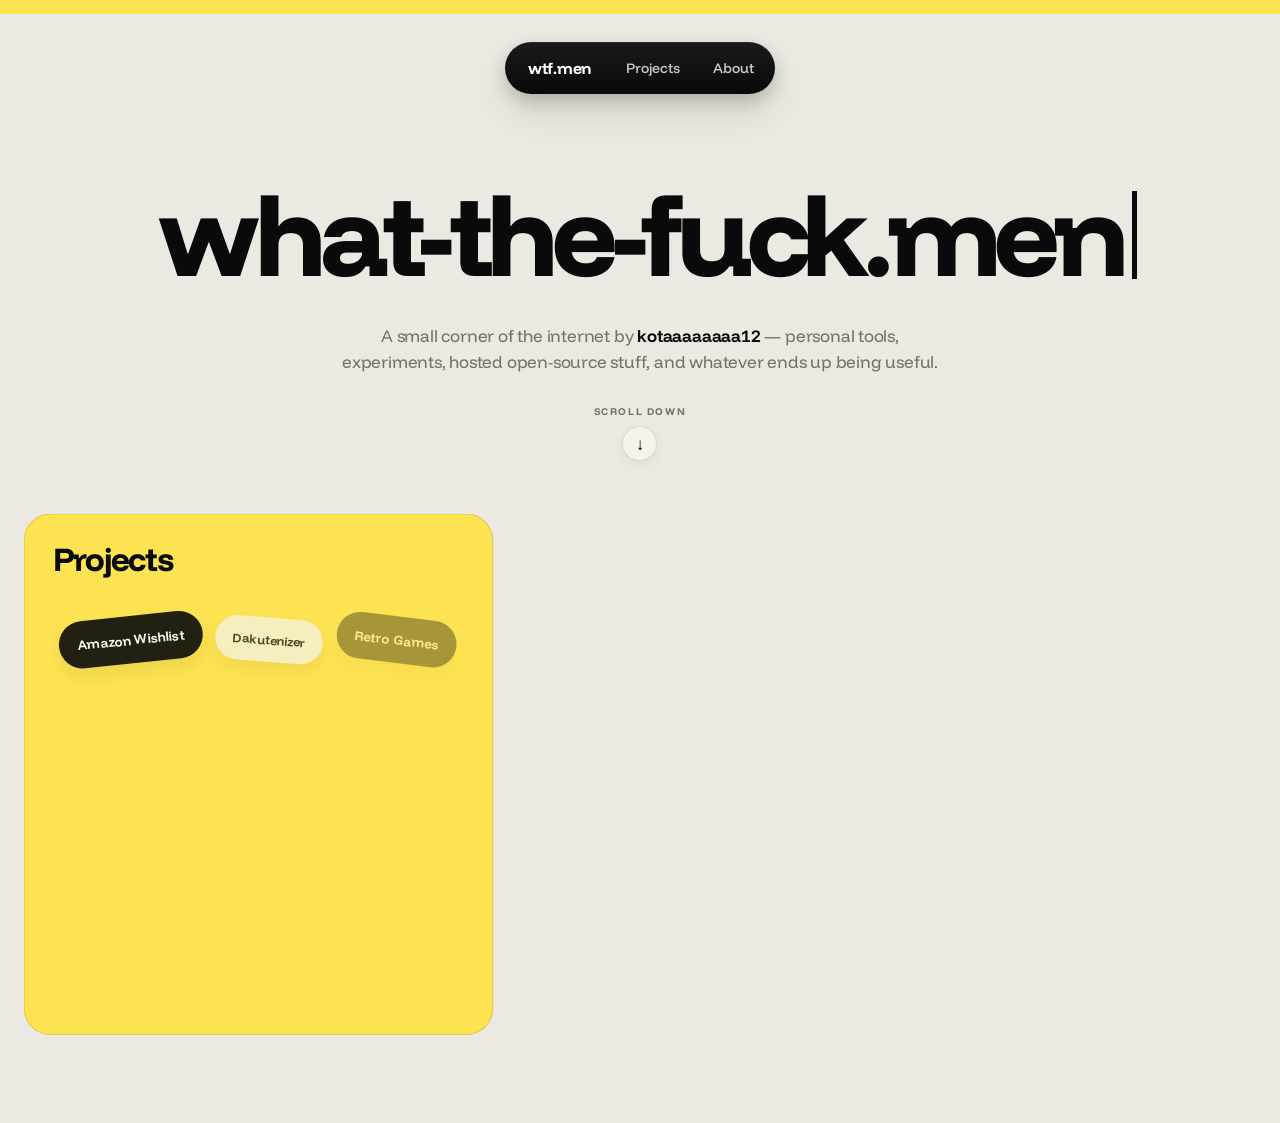
==== commit 7ebff637: "Add files via upload" ====
--- a/index.html
+++ b/index.html
@@ -13,7 +13,7 @@
   <link rel="preconnect" href="https://fonts.googleapis.com">
   <link rel="preconnect" href="https://fonts.gstatic.com" crossorigin>
   <link href="https://fonts.googleapis.com/css2?family=Funnel+Display:wght@400;500;600;700;800&display=swap" rel="stylesheet">
-  <link rel="stylesheet" href="./assets/css/style.css?v=33">
+  <link rel="stylesheet" href="./assets/css/style.css?v=34">
 </head>
 <body>
   <div class="top-bar" aria-hidden="true"></div>
--- a/assets/css/style.css
+++ b/assets/css/style.css
@@ -1471,15 +1471,21 @@
 }
 
 
-/* v47: tablet/iPad gets the same scattered sticker density as phones */
-@media (min-width: 681px) and (max-width: 1100px) {
+/* v48: iPad/tablet layout via input type instead of viewport width.
+   iPad landscape can exceed the old 1100px breakpoint. */
+@media (hover: none) and (pointer: coarse) and (min-width: 681px) {
   .tags {
+    display: flex;
+    flex-wrap: wrap;
     justify-content: space-evenly;
-    gap: 17px 8px;
-    padding: 20px 5px 24px;
+    align-items: center;
+    align-content: flex-start;
+    gap: 18px 7px;
+    padding: 20px 6px 24px;
   }
 
   .tags .tag {
+    flex: 0 0 auto;
     min-height: 42px;
     padding-inline: 12px;
     font-size: 11px;
@@ -1488,16 +1494,19 @@
     --tag-y: 0px !important;
   }
 
-  /* Keep rows visually irregular without letting stickers collide. */
-  .tags .tag:nth-child(3n + 1) {
-    align-self: flex-start;
-  }
-
-  .tags .tag:nth-child(3n + 2) {
-    align-self: center;
-  }
-
-  .tags .tag:nth-child(3n) {
-    align-self: flex-end;
-  }
-}
+  /* Keep the random fridge-magnet feeling while guaranteeing no overlap. */
+  .tags .tag:nth-child(1)  { --tag-rotation: -6deg;   --tag-scale: 1.03; }
+  .tags .tag:nth-child(2)  { --tag-rotation: 4.5deg;  --tag-scale: .96; }
+  .tags .tag:nth-child(3)  { --tag-rotation: 7deg;    --tag-scale: 1.01; }
+  .tags .tag:nth-child(4)  { --tag-rotation: -3.5deg; --tag-scale: .94; }
+  .tags .tag:nth-child(5)  { --tag-rotation: 5.5deg;  --tag-scale: 1.05; }
+  .tags .tag:nth-child(6)  { --tag-rotation: -7deg;   --tag-scale: .98; }
+  .tags .tag:nth-child(7)  { --tag-rotation: 2.5deg;  --tag-scale: 1.02; }
+  .tags .tag:nth-child(8)  { --tag-rotation: -5deg;   --tag-scale: .95; }
+  .tags .tag:nth-child(9)  { --tag-rotation: 6.5deg;  --tag-scale: 1.04; }
+  .tags .tag:nth-child(10) { --tag-rotation: -2deg;   --tag-scale: .97; }
+  .tags .tag:nth-child(11) { --tag-rotation: 7.5deg;  --tag-scale: .94; }
+  .tags .tag:nth-child(12) { --tag-rotation: -5.5deg; --tag-scale: 1.05; }
+  .tags .tag:nth-child(13) { --tag-rotation: 3.5deg;  --tag-scale: .98; }
+  .tags .tag:nth-child(14) { --tag-rotation: -7.5deg; --tag-scale: 1.02; }
+}
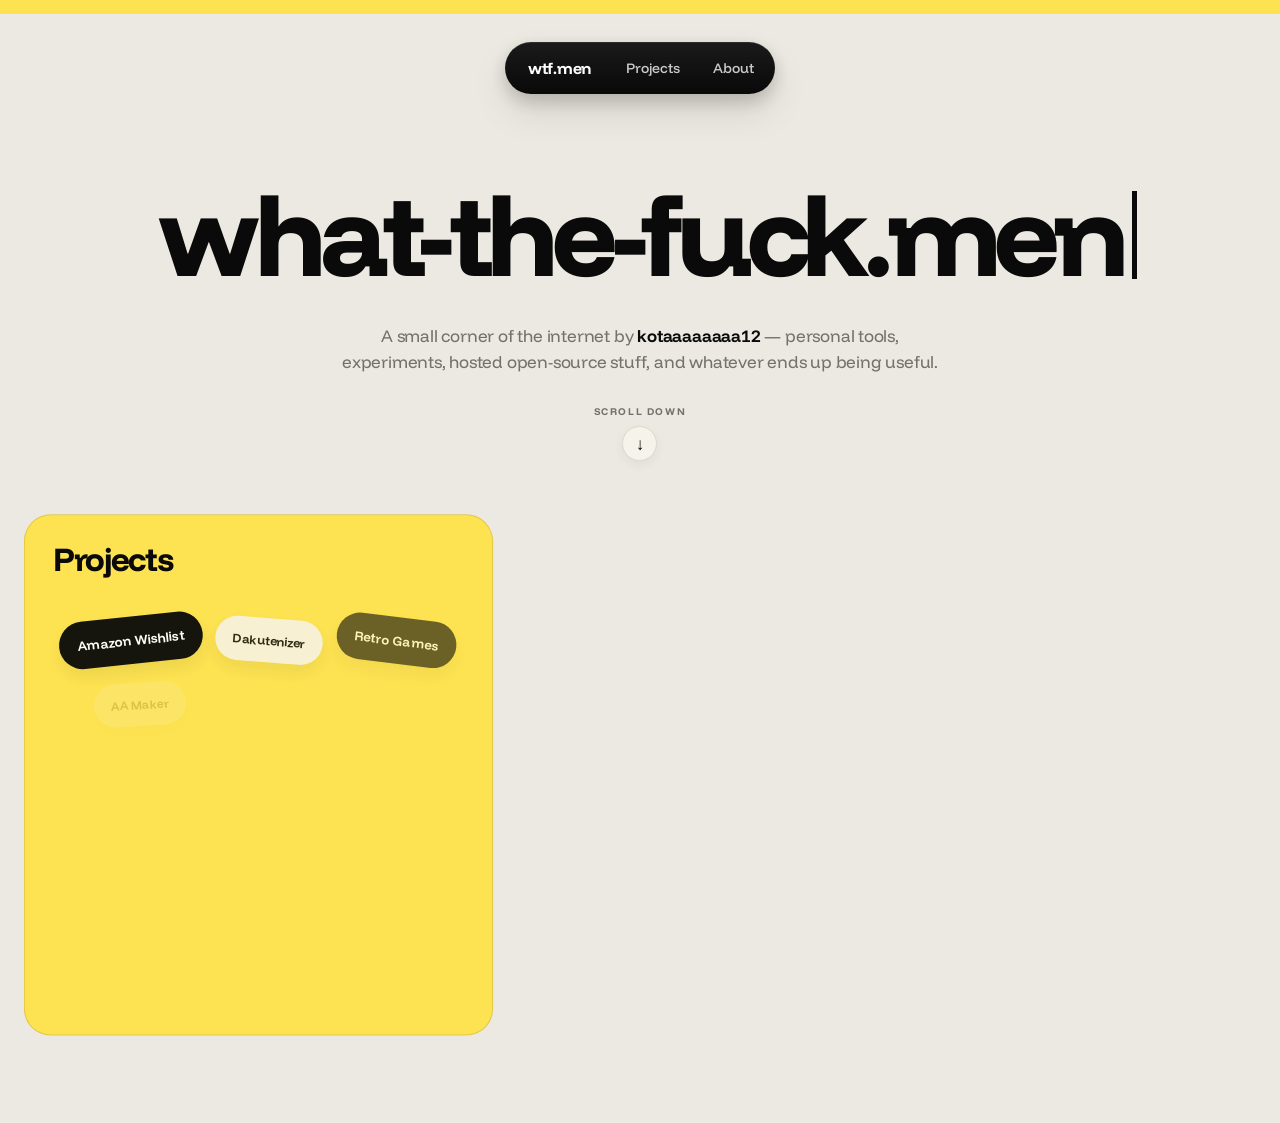
==== commit 7ca7a2c2: "Add files via upload" ====
--- a/index.html
+++ b/index.html
@@ -13,7 +13,7 @@
   <link rel="preconnect" href="https://fonts.googleapis.com">
   <link rel="preconnect" href="https://fonts.gstatic.com" crossorigin>
   <link href="https://fonts.googleapis.com/css2?family=Funnel+Display:wght@400;500;600;700;800&display=swap" rel="stylesheet">
-  <link rel="stylesheet" href="./assets/css/style.css?v=34">
+  <link rel="stylesheet" href="./assets/css/style.css?v=35">
 </head>
 <body>
   <div class="top-bar" aria-hidden="true"></div>
@@ -115,7 +115,10 @@
         <button class="project-close" type="button" data-project-close aria-label="Close project dialog">×</button>
       </div>
 
-      <h2 id="project-title">Project</h2>
+      <div class="project-title-row">
+        <h2 id="project-title">Project</h2>
+        <span class="project-type-badge" id="project-type-badge" hidden></span>
+      </div>
 
       <div class="project-facts" aria-label="Project details">
         <div>
@@ -217,6 +220,6 @@
   </dialog>
 
   <script src="https://cdnjs.cloudflare.com/ajax/libs/gsap/3.12.5/gsap.min.js"></script>
-  <script src="./assets/js/app.js?v=24"></script>
+  <script src="./assets/js/app.js?v=26"></script>
 </body>
 </html>
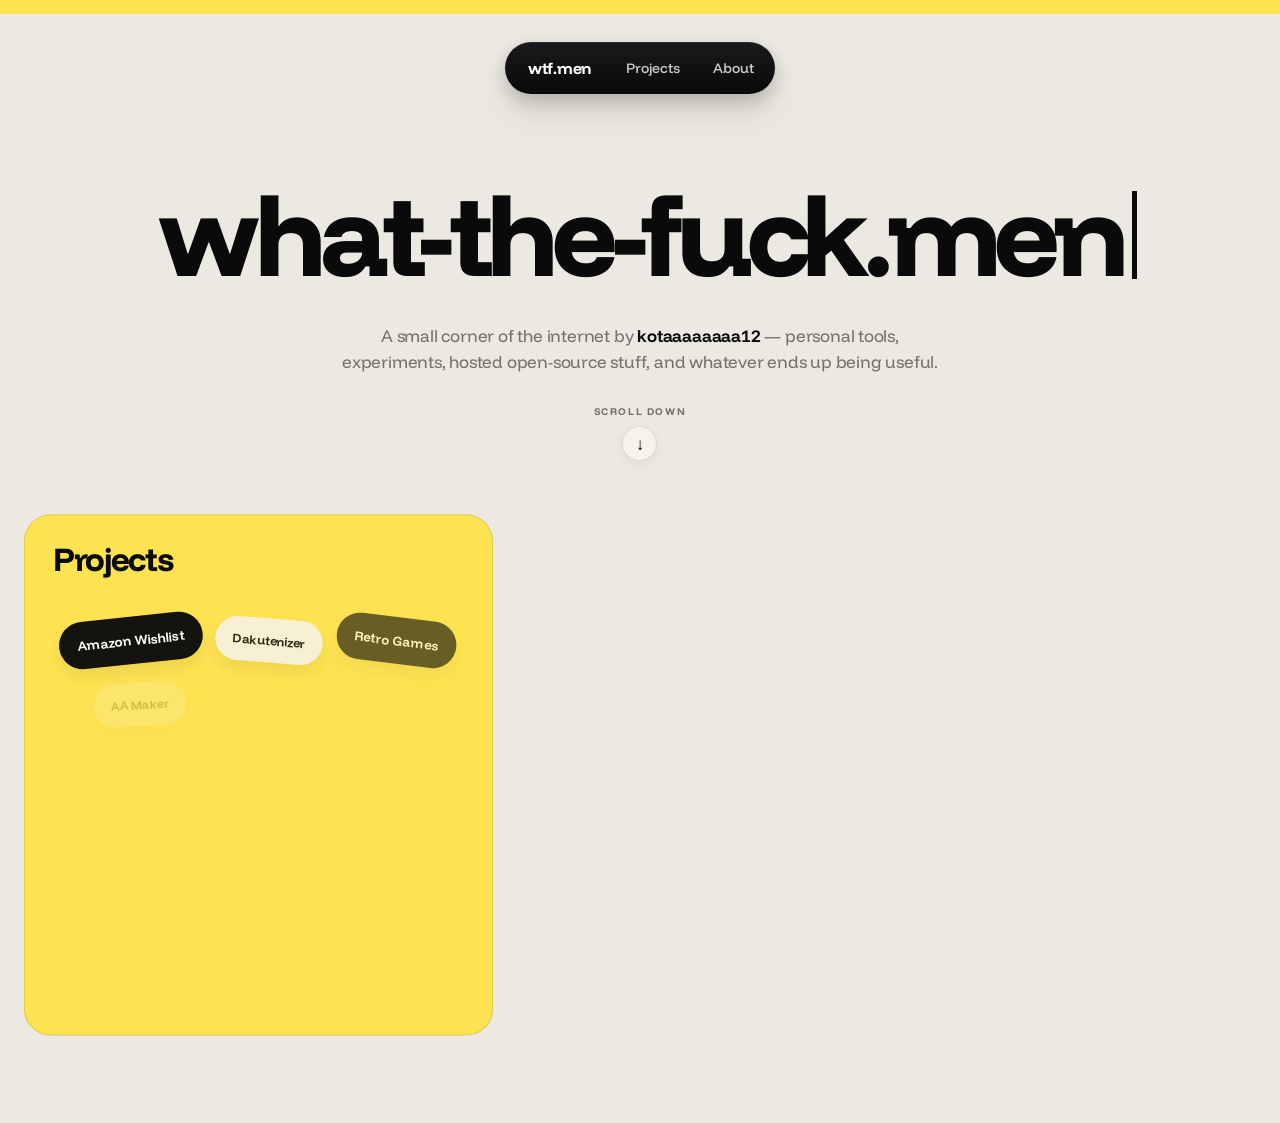
==== commit c8d61f99: "Add files via upload" ====
--- a/index.html
+++ b/index.html
@@ -13,7 +13,7 @@
   <link rel="preconnect" href="https://fonts.googleapis.com">
   <link rel="preconnect" href="https://fonts.gstatic.com" crossorigin>
   <link href="https://fonts.googleapis.com/css2?family=Funnel+Display:wght@400;500;600;700;800&display=swap" rel="stylesheet">
-  <link rel="stylesheet" href="./assets/css/style.css?v=35">
+  <link rel="stylesheet" href="./assets/css/style.css?v=36">
 </head>
 <body>
   <div class="top-bar" aria-hidden="true"></div>
@@ -117,7 +117,7 @@
 
       <div class="project-title-row">
         <h2 id="project-title">Project</h2>
-        <span class="project-type-badge" id="project-type-badge" hidden></span>
+        <span class="project-type-badge" id="project-type-badge" hidden><span class="project-type-icon" aria-hidden="true">↗</span><span class="project-type-text"></span></span>
       </div>
 
       <div class="project-facts" aria-label="Project details">
--- a/assets/css/style.css
+++ b/assets/css/style.css
@@ -1510,3 +1510,138 @@
   .tags .tag:nth-child(13) { --tag-rotation: 3.5deg;  --tag-scale: .98; }
   .tags .tag:nth-child(14) { --tag-rotation: -7.5deg; --tag-scale: 1.02; }
 }
+
+
+/* v49: OSS badge in the project detail modal */
+.project-title-row {
+  display: flex;
+  align-items: flex-end;
+  flex-wrap: wrap;
+  gap: 12px;
+  margin-top: 30px;
+}
+
+.project-title-row h2 {
+  margin: 0;
+}
+
+.project-type-badge {
+  flex: none;
+  margin-bottom: 5px;
+  padding: 7px 11px;
+  border: 1px solid var(--ink);
+  border-radius: 999px;
+  background: var(--ink);
+  color: var(--cream);
+  font-size: 10px;
+  line-height: 1;
+  font-weight: 800;
+  letter-spacing: .08em;
+  text-transform: uppercase;
+}
+
+.project-type-badge[hidden] {
+  display: none;
+}
+
+@media (max-width: 680px) {
+  .project-title-row {
+    gap: 9px;
+  }
+
+  .project-type-badge {
+    margin-bottom: 3px;
+    padding: 6px 9px;
+    font-size: 9px;
+  }
+}
+
+
+/* v51: richer open-source badge */
+.project-type-badge {
+  position: relative;
+  display: inline-flex;
+  align-items: center;
+  gap: 7px;
+  margin-bottom: 4px;
+  padding: 8px 12px 8px 10px;
+  border: 1px solid rgba(0,0,0,.16);
+  border-radius: 999px;
+  background:
+    linear-gradient(180deg, rgba(255,255,255,.88), rgba(255,255,255,.62)),
+    var(--yellow);
+  color: var(--ink);
+  box-shadow:
+    0 7px 18px rgba(0,0,0,.12),
+    inset 0 1px 0 rgba(255,255,255,.72);
+  font-size: 10px;
+  line-height: 1;
+  font-weight: 850;
+  letter-spacing: .09em;
+  text-transform: uppercase;
+  transform: rotate(-2deg);
+}
+
+.project-type-badge::before {
+  content: "<>";
+  display: grid;
+  place-items: center;
+  width: 24px;
+  height: 24px;
+  margin: -2px 0 -2px -3px;
+  border-radius: 50%;
+  background: var(--ink);
+  color: var(--yellow);
+  font-size: 9px;
+  font-weight: 900;
+  letter-spacing: -.08em;
+  box-shadow: 0 2px 0 rgba(255,255,255,.28) inset;
+}
+
+.project-type-badge::after {
+  content: "OPEN SOURCE";
+  letter-spacing: .08em;
+}
+
+/* Hide the raw "OSS" text but keep it for accessibility/state. */
+.project-type-badge {
+  font-size: 0;
+}
+
+.project-type-badge::after {
+  font-size: 10px;
+}
+
+.project-type-badge[hidden] {
+  display: none;
+}
+
+@media (hover: hover) and (pointer: fine) {
+  .project-type-badge {
+    transition: transform .18s ease, box-shadow .18s ease;
+  }
+
+  .project-title-row:hover .project-type-badge {
+    transform: rotate(-1deg) translateY(-1px);
+    box-shadow:
+      0 10px 24px rgba(0,0,0,.14),
+      inset 0 1px 0 rgba(255,255,255,.72);
+  }
+}
+
+@media (max-width: 680px) {
+  .project-type-badge {
+    margin-bottom: 2px;
+    padding: 7px 10px 7px 9px;
+  }
+
+  .project-type-badge::before {
+    width: 21px;
+    height: 21px;
+    font-size: 8px;
+  }
+
+  .project-type-badge::after {
+    font-size: 9px;
+  }
+}
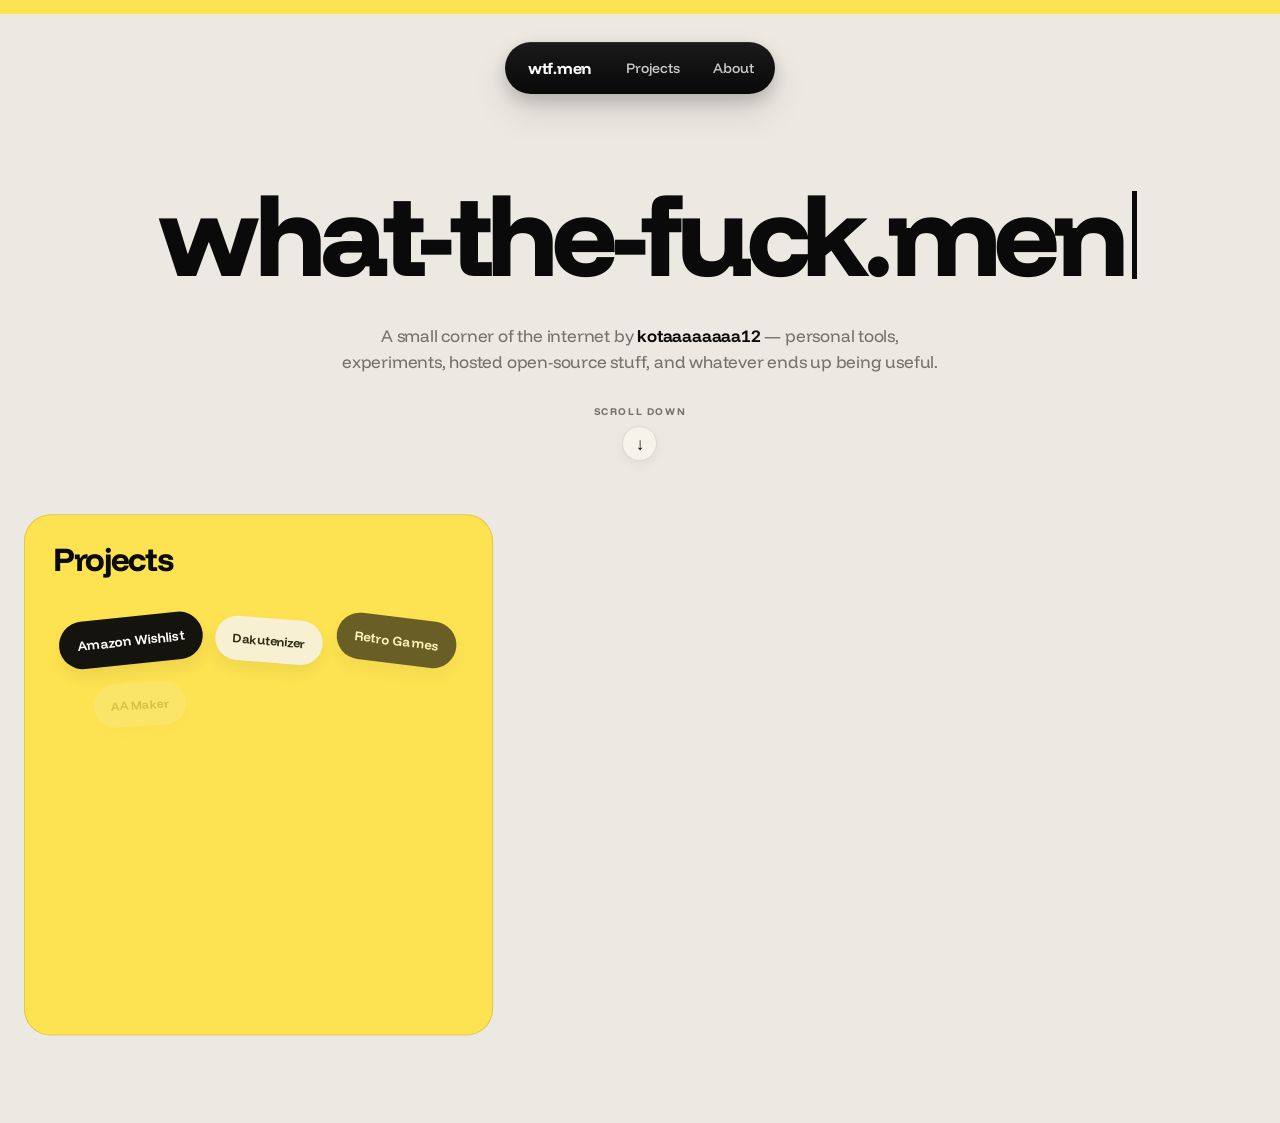
==== commit 70983c02: "Add files via upload" ====
--- a/index.html
+++ b/index.html
@@ -13,7 +13,7 @@
   <link rel="preconnect" href="https://fonts.googleapis.com">
   <link rel="preconnect" href="https://fonts.gstatic.com" crossorigin>
   <link href="https://fonts.googleapis.com/css2?family=Funnel+Display:wght@400;500;600;700;800&display=swap" rel="stylesheet">
-  <link rel="stylesheet" href="./assets/css/style.css?v=36">
+  <link rel="stylesheet" href="./assets/css/style.css?v=37">
 </head>
 <body>
   <div class="top-bar" aria-hidden="true"></div>
@@ -60,12 +60,13 @@
             <button class="tag white ytdownloader" type="button" data-project="ytdownloader">YouTube Downloader</button>
             <button class="tag black whitebophir" type="button" data-project="whitebophir">Whitebophir</button>
             <button class="tag black redlib" type="button" data-project="redlib">Redlib</button>
+            <button class="tag white clock" type="button" data-project="clock">Clock</button>
           </div>
         </article>
 
         <section class="stats-card" aria-label="Site stats">
           <div class="stat-half stat-dark">
-            <div class="stat-number">14</div>
+            <div class="stat-number">15</div>
             <p class="stat-desc">live projects currently living under this domain.</p>
           </div>
           <div class="stat-half stat-light">
@@ -220,6 +221,6 @@
   </dialog>
 
   <script src="https://cdnjs.cloudflare.com/ajax/libs/gsap/3.12.5/gsap.min.js"></script>
-  <script src="./assets/js/app.js?v=26"></script>
+  <script src="./assets/js/app.js?v=27"></script>
 </body>
 </html>
--- a/assets/css/style.css
+++ b/assets/css/style.css
@@ -1645,3 +1645,16 @@
     font-size: 9px;
   }
 }
+
+
+/* v52: Clock project */
+.tag.clock {
+  --tag-rotation: 5deg;
+}
+
+.tags .tag:nth-child(15) {
+  --tag-rotation: 5deg;
+  --tag-scale: 1.01;
+  --tag-x: 0px !important;
+  --tag-y: 0px !important;
+}
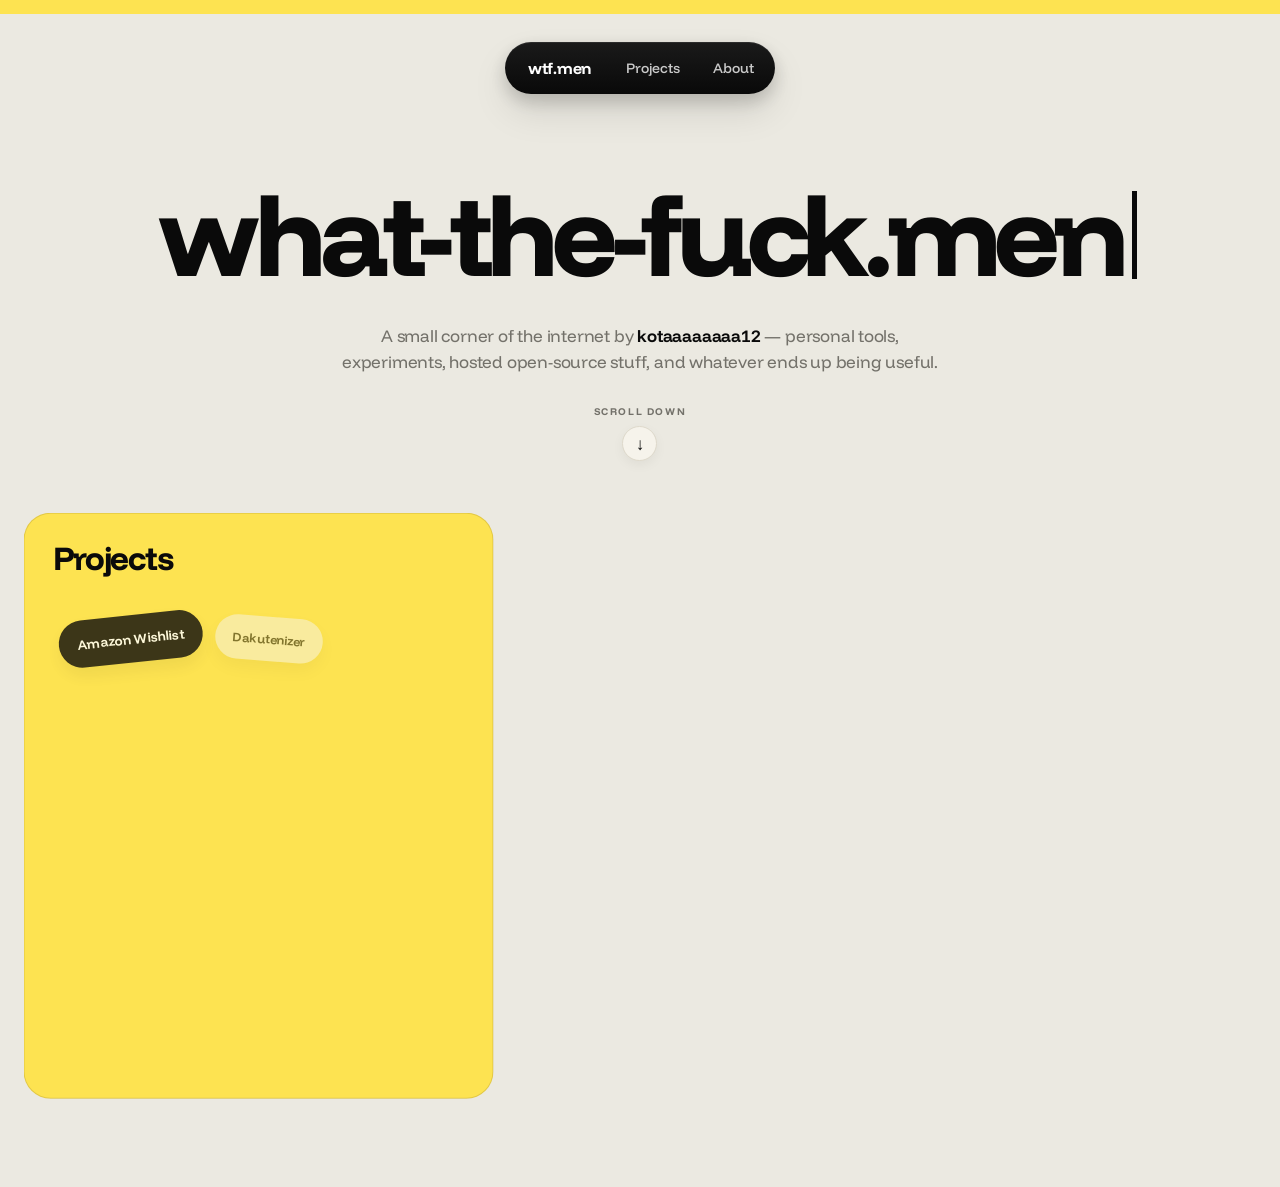
==== commit 254a4ca4: "Add files via upload" ====
--- a/index.html
+++ b/index.html
@@ -13,7 +13,7 @@
   <link rel="preconnect" href="https://fonts.googleapis.com">
   <link rel="preconnect" href="https://fonts.gstatic.com" crossorigin>
   <link href="https://fonts.googleapis.com/css2?family=Funnel+Display:wght@400;500;600;700;800&display=swap" rel="stylesheet">
-  <link rel="stylesheet" href="./assets/css/style.css?v=37">
+  <link rel="stylesheet" href="./assets/css/style.css?v=38">
 </head>
 <body>
   <div class="top-bar" aria-hidden="true"></div>
@@ -61,12 +61,13 @@
             <button class="tag black whitebophir" type="button" data-project="whitebophir">Whitebophir</button>
             <button class="tag black redlib" type="button" data-project="redlib">Redlib</button>
             <button class="tag white clock" type="button" data-project="clock">Clock</button>
+            <button class="tag black beatbump" type="button" data-project="beatbump">Beatbump</button>
           </div>
         </article>
 
         <section class="stats-card" aria-label="Site stats">
           <div class="stat-half stat-dark">
-            <div class="stat-number">15</div>
+            <div class="stat-number">16</div>
             <p class="stat-desc">live projects currently living under this domain.</p>
           </div>
           <div class="stat-half stat-light">
@@ -221,6 +222,6 @@
   </dialog>
 
   <script src="https://cdnjs.cloudflare.com/ajax/libs/gsap/3.12.5/gsap.min.js"></script>
-  <script src="./assets/js/app.js?v=27"></script>
+  <script src="./assets/js/app.js?v=28"></script>
 </body>
 </html>
--- a/assets/css/style.css
+++ b/assets/css/style.css
@@ -1658,3 +1658,16 @@
   --tag-x: 0px !important;
   --tag-y: 0px !important;
 }
+
+
+/* v53: Beatbump project */
+.tag.beatbump {
+  --tag-rotation: -4deg;
+}
+
+.tags .tag:nth-child(16) {
+  --tag-rotation: -4deg;
+  --tag-scale: .99;
+  --tag-x: 0px !important;
+  --tag-y: 0px !important;
+}
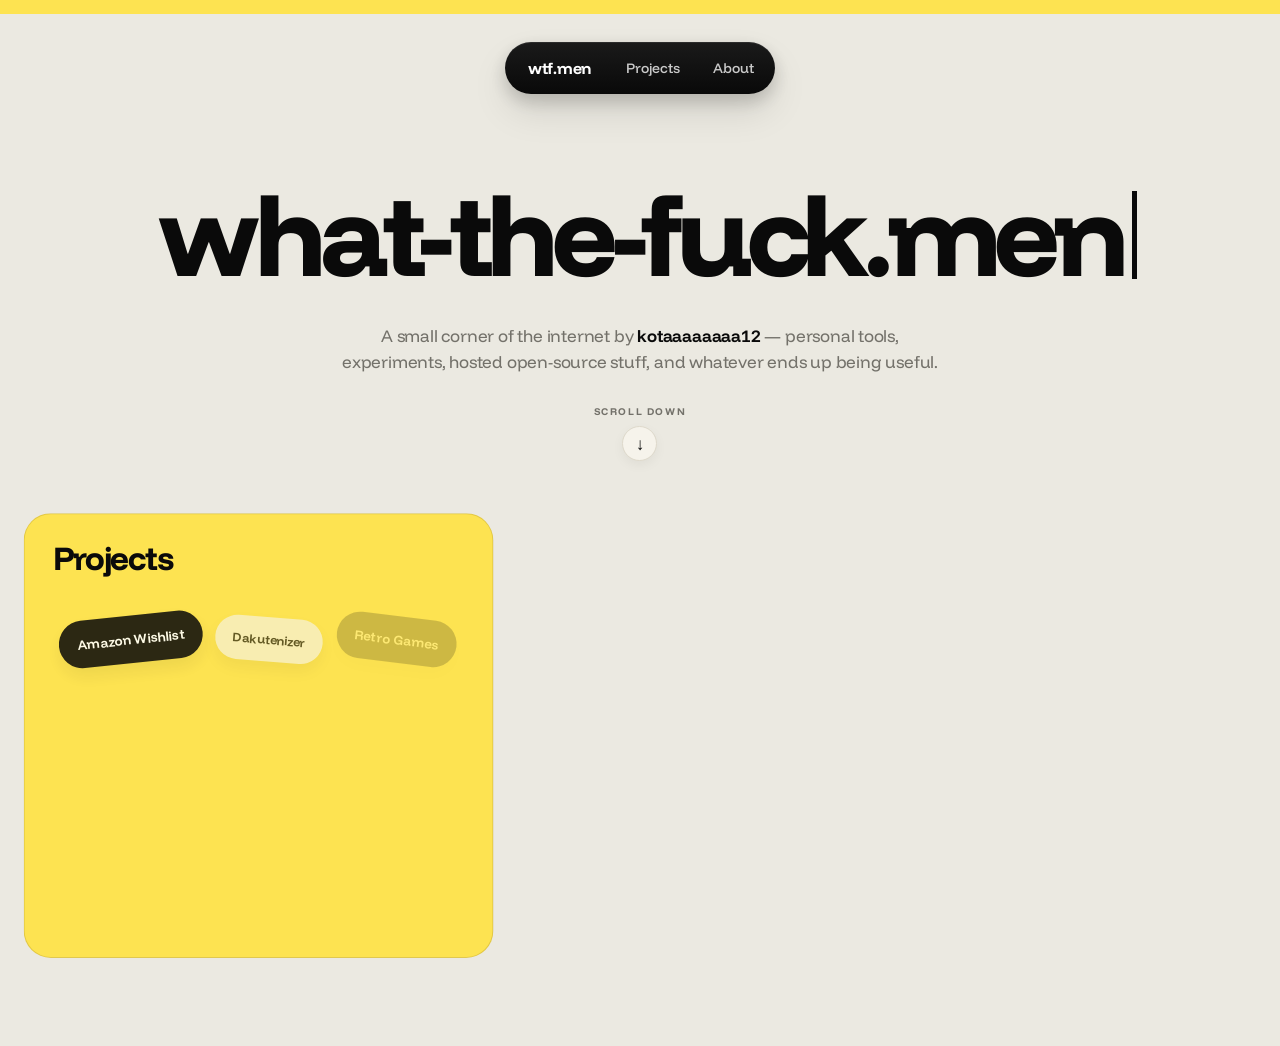
==== commit 38a771d0: "Add files via upload" ====
--- a/index.html
+++ b/index.html
@@ -53,21 +53,13 @@
             <button class="tag black chaos-texture" type="button" data-project="chaos-texture">2muu Chaos Texture</button>
             <button class="tag white chaos-maker" type="button" data-project="chaos-maker">MC Chaos Maker</button>
             <button class="tag black booth-downloader" type="button" data-project="booth-downloader">BOOTH Downloader</button>
-            <button class="tag white pinless" type="button" data-project="pinless">Pinless</button>
-            <button class="tag black browserjs" type="button" data-project="browserjs">Browser.js</button>
-            <button class="tag white bugshot" type="button" data-project="bugshot">BugShot Roulette</button>
-            <button class="tag black techmino" type="button" data-project="techmino">Techmino</button>
-            <button class="tag white ytdownloader" type="button" data-project="ytdownloader">YouTube Downloader</button>
-            <button class="tag black whitebophir" type="button" data-project="whitebophir">Whitebophir</button>
-            <button class="tag black redlib" type="button" data-project="redlib">Redlib</button>
             <button class="tag white clock" type="button" data-project="clock">Clock</button>
-            <button class="tag black beatbump" type="button" data-project="beatbump">Beatbump</button>
           </div>
         </article>
 
         <section class="stats-card" aria-label="Site stats">
           <div class="stat-half stat-dark">
-            <div class="stat-number">16</div>
+            <div class="stat-number">8</div>
             <p class="stat-desc">live projects currently living under this domain.</p>
           </div>
           <div class="stat-half stat-light">
@@ -222,6 +214,6 @@
   </dialog>
 
   <script src="https://cdnjs.cloudflare.com/ajax/libs/gsap/3.12.5/gsap.min.js"></script>
-  <script src="./assets/js/app.js?v=28"></script>
+  <script src="./assets/js/app.js?v=29"></script>
 </body>
 </html>
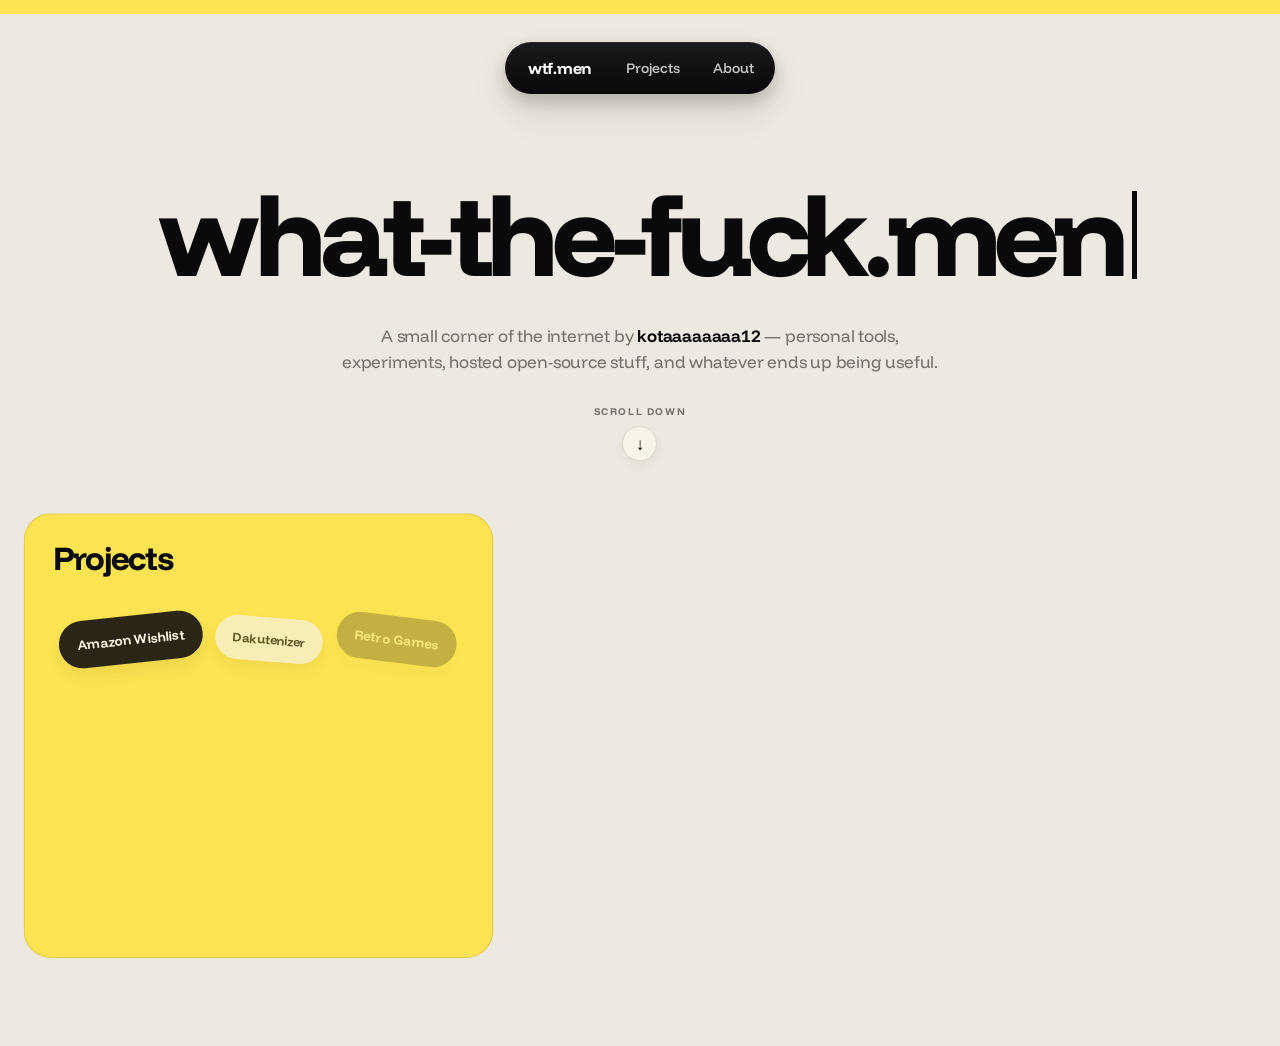
==== commit cc401d8a: "Add files via upload" ====
--- a/index.html
+++ b/index.html
@@ -214,6 +214,6 @@
   </dialog>
 
   <script src="https://cdnjs.cloudflare.com/ajax/libs/gsap/3.12.5/gsap.min.js"></script>
-  <script src="./assets/js/app.js?v=29"></script>
+  <script src="./assets/js/app.js?v=30"></script>
 </body>
 </html>
